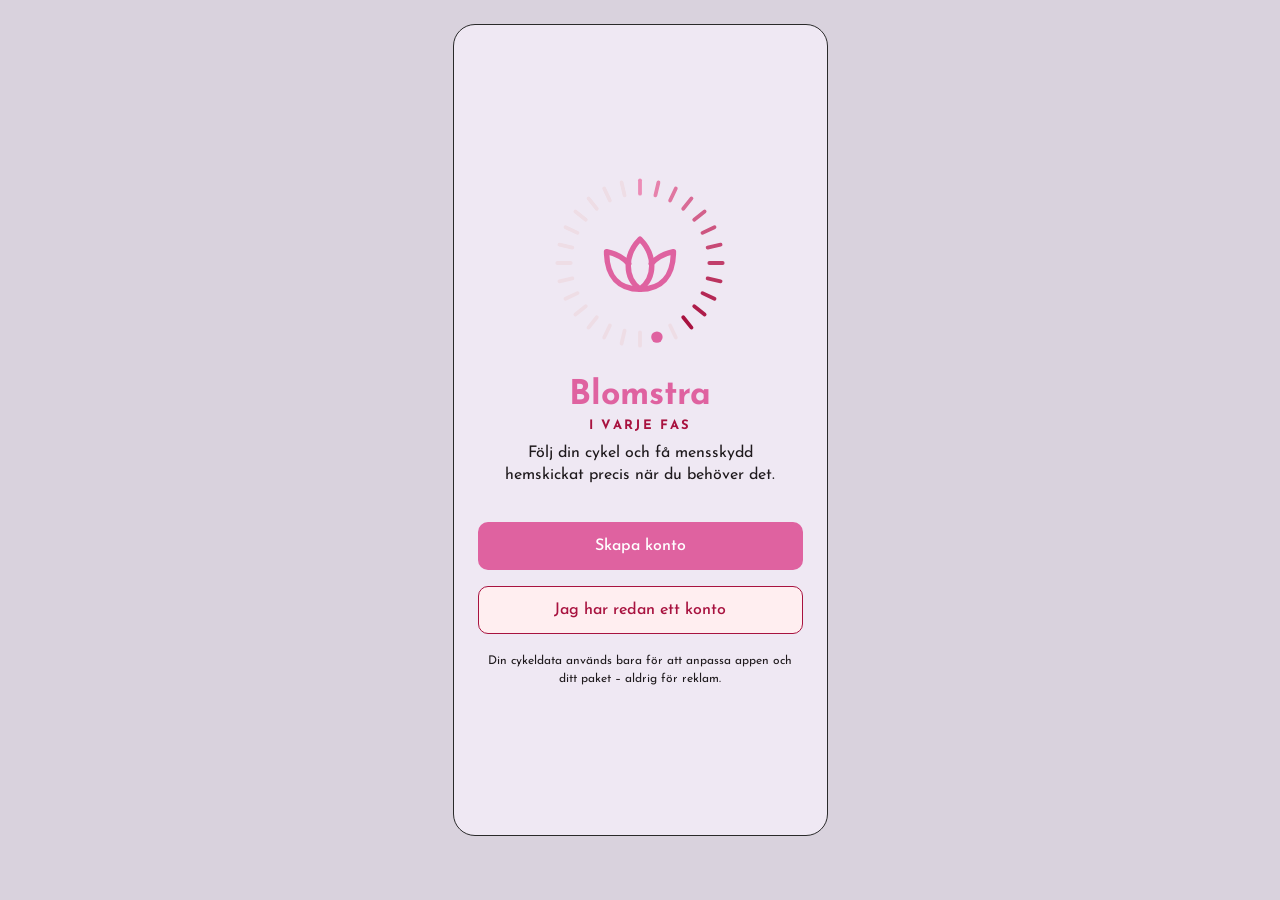
==== index.html @ f1e4cc8c "Spara Blomstra på hemskärmen: appikon, manifest och guide på profilen Co-Authored-By: Claude Opus 5." ====
<!doctype html>
<html lang="sv">
<head>
  <meta charset="utf-8">
  <meta name="viewport" content="width=device-width, initial-scale=1, viewport-fit=cover">
  <title>Blomstra – Översikt</title>
  <link rel="stylesheet" href="styles.css">
  <link rel="manifest" href="manifest.webmanifest">
  <link rel="icon" type="image/svg+xml" href="ikoner/ikon.svg">
  <link rel="apple-touch-icon" href="ikoner/ikon-180.png">
  <meta name="theme-color" content="#efe8f3">
  <meta name="mobile-web-app-capable" content="yes">
  <meta name="apple-mobile-web-app-capable" content="yes">
  <meta name="apple-mobile-web-app-title" content="Blomstra">
  <meta name="apple-mobile-web-app-status-bar-style" content="default">
  <script src="auth.js"></script>
</head>
<body>
  <div class="phone">
    <main class="screen">
      <a class="kronblad-badge" href="kronblad.html" aria-label="Kronblad – dina poäng">
        <svg class="lotus" viewBox="0 0 40 32" fill="none" stroke="currentColor" stroke-width="2.6" stroke-linecap="round" stroke-linejoin="round" aria-hidden="true"><path d="M20 28C12.5 22.5 12.5 11.5 20 4c7.5 7.5 7.5 18.5 0 24z"/><path d="M20 28C10 28 4 22 4 10c4.5 1 8 2.8 10.6 5.8"/><path d="M20 28c10 0 16-6 16-18-4.5 1-8 2.8-10.6 5.8"/></svg>
        <span>Kronblad</span>
      </a>
      <h1 class="h1"><span data-user-name>Hej!</span>
        <svg viewBox="0 0 24 24" fill="none" stroke="currentColor" stroke-width="2" aria-hidden="true"><path d="M12 20.5s-7.5-4.6-9.3-9.2C1.4 8 3.4 4.5 7 4.5c2.1 0 3.6 1.2 5 3 1.4-1.8 2.9-3 5-3 3.6 0 5.6 3.5 4.3 6.8-1.8 4.6-9.3 9.2-9.3 9.2z"/></svg>
      </h1>
      <p class="date" data-today>Måndag 9 november</p>

      <button type="button" class="phase" data-phase-open aria-haspopup="dialog" aria-controls="phase-sheet">
        Du är nu i <span data-phase>follikulärfasen</span>
        <svg viewBox="0 0 20 20" fill="none" stroke="currentColor" stroke-width="1.8" aria-hidden="true"><circle cx="10" cy="10" r="8.2"/><path d="M10 9v5"/><circle cx="10" cy="6.2" r=".6" fill="currentColor"/></svg>
      </button>

      <section class="card cycle" aria-label="Din cykel">
        <div class="ring">
          <svg data-ring viewBox="0 0 200 200" tabindex="0" role="slider" aria-label="Cykeldagar" aria-valuemin="1" aria-valuemax="28" aria-valuenow="12"></svg>
          <div class="ring-text" aria-hidden="true">
            <strong data-cycle-day>Dag 12</strong>
            <small data-cycle-length>av ca 28</small>
            <small class="ring-phase" data-ring-phase hidden></small>
          </div>
        </div>
        <p data-period-line>Mens om ca <span data-days-to-period>17 dagar</span></p>
        <p class="ovu-note" data-ovu-line><span class="dot" aria-hidden="true"></span><span data-ovulation-text>Ägglossning om ca 2 dagar (11 nov)</span></p>
        <p class="hint" data-hormonal-note hidden>Med hormonellt preventivmedel kan ägglossningen utebli.</p>
        <p class="hint" data-no-logs hidden>Du har inte loggat någon mens än. Logga när din mens börjar, eller tidigare mensar i kalendern, så räknar appen fram din cykel.</p>
      </section>

      <button type="button" class="btn btn-primary" data-period-end hidden>Mensen är slut</button>
      <a class="btn btn-primary" href="logga.html?typ=mens" data-period-came>Mensen kom idag</a>
      <a class="btn btn-outline" href="logga.html?typ=dag">Logga</a>

      <section class="card delivery" aria-label="Leverans">
        <p class="eyebrow">LEVERANS</p>
        <h2 data-delivery-title>Vi frågar dig inför nästa mens</h2>
        <p class="meta" data-delivery-meta>Ungefär <span data-ask-date>23 nov</span> · Inget skickas utan ditt ja</p>
        <div class="delivery-actions">
          <button type="button" class="btn btn-primary small-btn" data-resume hidden>Återuppta leveranser</button>
          <a class="link" href="paket.html">Ändra paket</a>
        </div>
      </section>
    </main>

    <div class="sheet" id="phase-sheet" role="dialog" aria-modal="true" aria-labelledby="sheet-title" hidden>
      <div class="sheet-backdrop" data-sheet-close></div>
      <div class="sheet-inner" tabindex="-1">
        <div class="sheet-handle" aria-hidden="true"></div>
        <button type="button" class="sheet-close" data-sheet-close aria-label="Stäng">
          <svg viewBox="0 0 14 14" fill="none" stroke="currentColor" stroke-width="1.8" aria-hidden="true"><path d="M2 2l10 10M12 2L2 12"/></svg>
        </button>
        <p class="sheet-range" data-sheet-range>Dag 6–12</p>
        <h2 class="sheet-title" id="sheet-title" data-sheet-title>Follikulärfasen</h2>
        <p class="sheet-lead" data-sheet-lead></p>
        <div data-sheet-body></div>
        <a class="btn btn-primary" href="faser.html" data-sheet-more>Läs mer om cykelns faser</a>
        <p class="fineprint">Alla cykler är olika – dagarna är uppskattningar utifrån din cykel.</p>
      </div>
    </div>

    <nav class="tabbar" aria-label="Huvudmeny">
      <a class="tab" href="index.html" aria-current="page">
        <svg viewBox="0 0 28 28" fill="none" stroke="currentColor" stroke-width="2" aria-hidden="true"><circle cx="14" cy="8" r="4"/><circle cx="7.5" cy="19" r="4"/><circle cx="20.5" cy="19" r="4"/></svg>
        <span>Översikt</span>
      </a>
      <a class="tab" href="kalender.html">
        <svg viewBox="0 0 28 28" fill="none" stroke="currentColor" stroke-width="2" aria-hidden="true"><rect x="4" y="5.5" width="20" height="18" rx="2.5"/><path d="M4 11h20M9.5 3v5M18.5 3v5"/><g fill="currentColor" stroke="none"><circle cx="9.5" cy="15" r="1.2"/><circle cx="14" cy="15" r="1.2"/><circle cx="18.5" cy="15" r="1.2"/><circle cx="9.5" cy="19.3" r="1.2"/><circle cx="14" cy="19.3" r="1.2"/><circle cx="18.5" cy="19.3" r="1.2"/></g></svg>
        <span>Kalender</span>
      </a>
      <a class="tab" href="leverans.html">
        <svg viewBox="0 0 28 28" fill="none" stroke="currentColor" stroke-width="2" stroke-linejoin="round" aria-hidden="true"><path d="M8 7h11v12H8M19 11h4l3 4v4h-7"/><circle cx="11" cy="20.5" r="2.2"/><circle cx="22" cy="20.5" r="2.2"/><path d="M2 10h6M3 14h5M4 18h3"/></svg>
        <span>Leverans</span>
      </a>
      <a class="tab" href="profil.html">
        <svg viewBox="0 0 28 28" fill="none" stroke="currentColor" stroke-width="2" aria-hidden="true"><circle cx="14" cy="14" r="11"/><circle cx="14" cy="11.5" r="4"/><path d="M6.8 22.2c1.6-3 4.2-4.4 7.2-4.4s5.6 1.4 7.2 4.4"/></svg>
        <span>Profil</span>
      </a>
    </nav>
  </div>
  <script src="app.js"></script>
</body>
</html>
---- styles.css ----
/* Blomstra – delade stilar */
@import url("https://fonts.googleapis.com/css2?family=Josefin+Sans:wght@400;500;600;700&display=swap");

:root {
  --bg: #efe8f3;          /* lavendel bakgrund */
  --surface: #ffeef0;     /* ljusrosa kort */
  --pink: #df62a0;        /* primär rosa */
  --pink-soft: #df62a0;
  --wine: #a8123f;        /* mörk vinröd */
  --ink: #1f1a1d;
  --muted: #5a5257;
  --line: #e7a6c4;
  --radius: 12px;
  --radius-pill: 999px;
  --font: "Josefin Sans", system-ui, sans-serif;
}

* { box-sizing: border-box; }

html, body {
  margin: 0;
  min-height: 100%;
}

body {
  font-family: var(--font);
  color: var(--ink);
  background: #d9d2dd;
  display: flex;
  justify-content: center;
  align-items: flex-start;
  min-height: 100vh;
  padding: 24px 16px;
  -webkit-font-smoothing: antialiased;
}

a { color: inherit; }

button { font: inherit; color: inherit; cursor: pointer; }

/* ---------- Telefonram ---------- */
.phone {
  position: relative;
  width: 100%;
  max-width: 375px;
  min-height: 812px;
  background: var(--bg);
  border: 1px solid #2a2a2a;
  border-radius: 22px;
  overflow: hidden;
  display: flex;
  flex-direction: column;
}

@media (max-width: 480px) {
  body { padding: 0; background: var(--bg); }
  .phone { border: 0; border-radius: 0; min-height: 100vh; max-width: none; }
}

.screen {
  flex: 1;
  /* Lämnar plats för telefonens egen statusrad (klocka, batteri) */
  padding: calc(28px + env(safe-area-inset-top)) 24px 32px;
  display: flex;
  flex-direction: column;
}

/* ---------- Typografi ---------- */
.h1 {
  font-size: 28px;
  font-weight: 700;
  color: var(--pink);
  margin: 0;
  line-height: 1.15;
  display: flex;
  align-items: center;
  gap: 12px;
}

.h1 svg { width: 26px; height: 26px; }

.lead { font-size: 16px; line-height: 1.4; margin: 8px 0 0; }
.small { font-size: 13px; }
.muted { color: var(--muted); }

.label {
  font-size: 12px;
  font-weight: 500;
  letter-spacing: .04em;
  text-transform: uppercase;
  margin: 22px 0 10px;
}
.label.wine { color: var(--wine); font-weight: 600; }

.back {
  display: inline-flex;
  align-items: center;
  gap: 6px;
  color: var(--wine);
  text-decoration: none;
  font-size: 15px;
  margin-bottom: 18px;
  align-self: flex-start;
}
.back svg { width: 14px; height: 14px; }

.link {
  color: var(--ink);
  text-decoration: underline;
  text-underline-offset: 3px;
  font-size: 15px;
  background: none;
  border: 0;
  padding: 0;
}
.link.wine { color: var(--wine); }

/* ---------- Kort ---------- */
.card {
  background: var(--surface);
  border: 1px solid var(--pink);
  border-radius: var(--radius);
  padding: 16px;
}
.card.wine { border-color: var(--wine); }

/* ---------- Knappar ---------- */
.btn {
  display: flex;
  align-items: center;
  justify-content: center;
  width: 100%;
  min-height: 48px;
  border-radius: 10px;
  font-size: 16px;
  font-weight: 500;
  text-decoration: none;
  border: 1.5px solid transparent;
  transition: transform .08s ease, filter .15s ease;
}
.btn:active { transform: scale(.98); }

.btn-primary { background: var(--pink); color: #fff; }
.btn-primary:hover { filter: brightness(1.05); }

.btn-outline {
  background: var(--surface);
  color: var(--wine);
  border-color: var(--wine);
}
.btn-outline:hover { background: #ffe3e8; }

.btn + .btn { margin-top: 16px; }

/* ---------- Chips ---------- */
.chips { display: flex; flex-wrap: wrap; gap: 8px; }

.chip {
  background: var(--surface);
  border: 1.5px solid var(--pink);
  border-radius: var(--radius-pill);
  padding: 7px 14px 5px;
  font-size: 14px;
  line-height: 1.2;
}
.chip[aria-pressed="true"] {
  background: var(--pink);
  color: #fff;
}
.chip[aria-pressed="true"]::before { content: "✓ "; }

/* ---------- Formulär ---------- */
.textarea {
  width: 100%;
  min-height: 88px;
  border: 1.5px solid var(--pink);
  border-radius: 8px;
  background: var(--surface);
  font: inherit;
  font-size: 14px;
  padding: 12px 14px;
  resize: vertical;
}
.textarea:focus, .btn:focus-visible, .chip:focus-visible {
  outline: 2px solid var(--wine);
  outline-offset: 2px;
}

/* ---------- Tabbar ---------- */
.tabbar {
  display: grid;
  grid-template-columns: repeat(4, 1fr);
  background: var(--surface);
  border-top: 1px solid var(--line);
  padding: 10px 6px calc(14px + env(safe-area-inset-bottom));
}

.tab {
  display: flex;
  flex-direction: column;
  align-items: center;
  gap: 6px;
  text-decoration: none;
  font-size: 13px;
  color: var(--ink);
}
.tab svg { width: 28px; height: 28px; color: var(--pink); }
.tab[aria-current="page"] span {
  font-weight: 700;
  border-bottom: 3px solid var(--pink);
  padding: 0 4px 2px;
}

/* ===================================================
   Skärm 1 – Översikt
   =================================================== */
.date { font-size: 14px; margin: 10px 0 0; }

.phase {
  display: inline-flex;
  align-items: center;
  gap: 6px;
  align-self: flex-start;
  background: none;
  border: 0;
  padding: 4px 0;
  color: var(--pink);
  font-weight: 600;
  font-size: 15px;
  margin: 18px 0 10px;
  text-align: left;
}
.phase span { text-decoration: underline; text-decoration-thickness: 1.5px; text-underline-offset: 3px; }
.phase svg { width: 17px; height: 17px; flex-shrink: 0; }
.phase:focus-visible { outline: 2px solid var(--wine); outline-offset: 2px; border-radius: 4px; }

.cycle {
  text-align: center;
  padding: 18px 16px 20px;
  margin-bottom: 18px;
}

.ring {
  position: relative;
  width: 200px;
  height: 200px;
  margin: 0 auto;
}
.ring svg { width: 100%; height: 100%; display: block; overflow: visible; }
.ring-text {
  position: absolute;
  inset: 0;
  display: flex;
  flex-direction: column;
  align-items: center;
  justify-content: center;
}
.ring strong { font-size: 30px; font-weight: 700; line-height: 1; }
.ring small { font-size: 12px; margin-top: 6px; }
.ring-text { pointer-events: none; text-align: center; }
.ring svg { touch-action: manipulation; cursor: pointer; -webkit-tap-highlight-color: transparent; user-select: none; -webkit-user-select: none; }
.ring svg:focus { outline: none; }
.ring svg:focus-visible { outline: 2px solid var(--wine); outline-offset: 6px; border-radius: 50%; }
.ring .ring-phase { margin-top: 4px; font-weight: 600; color: var(--wine); max-width: 120px; line-height: 1.25; }
.ring.scrubbing strong { color: var(--wine); }

.cycle .ovu-note {
  display: inline-flex;
  align-items: center;
  gap: 8px;
  font-size: 13px;
  font-weight: 400;
  color: var(--muted);
  margin-top: 8px;
}
.ovu-note .dot {
  width: 9px;
  height: 9px;
  border-radius: 50%;
  background: var(--pink);
}

.cycle p { font-size: 18px; font-weight: 500; margin: 16px 0 0; }

.delivery { margin-top: 20px; }
.delivery .eyebrow { font-size: 12px; font-weight: 500; letter-spacing: .04em; margin: 0; }
.delivery h2 { font-size: 16px; font-weight: 500; margin: 8px 0; }
.delivery .meta { color: var(--pink); font-size: 13px; margin: 0 0 8px; }

/* ===================================================
   Skärm 2 – Logga din mens
   =================================================== */
.log .h1 { margin-bottom: 4px; }
.log .label:first-of-type { margin-top: 14px; }
.log .actions { margin-top: 18px; }

/* ===================================================
   Skärm 3 – Mensen närmar sig
   =================================================== */
.hero {
  height: 104px;
  border-radius: 10px;
  overflow: hidden;
  margin-bottom: 22px;
  background: linear-gradient(120deg, #f6c6d6 0%, #e98fb4 55%, #f3b5c8 100%);
}
.hero svg { width: 100%; height: 100%; display: block; }

.package-card { margin: 18px 0 20px; }
.package-card .eyebrow { font-size: 12px; font-weight: 500; letter-spacing: .04em; margin: 0 0 6px; }
.package-card ul { list-style: none; margin: 0; padding: 0; }
.package-card li { font-size: 15px; padding: 6px 0; }
.package-card .total {
  display: flex;
  justify-content: space-between;
  font-weight: 600;
  border-top: 1px solid var(--ink);
  margin-top: 6px;
  padding-top: 10px;
}
.package-card .note { font-size: 12px; margin: 10px 0 0; }

.split-links {
  display: flex;
  justify-content: space-between;
  margin-top: 20px;
}

/* ===================================================
   Skärm 4 – Ditt paket
   =================================================== */
.list {
  background: var(--surface);
  border: 1px solid var(--wine);
  border-radius: var(--radius);
  overflow: hidden;
}

.row {
  display: flex;
  align-items: center;
  justify-content: space-between;
  min-height: 48px;
  padding: 8px 14px;
}
.row + .row { border-top: 1px solid var(--line); }

.check {
  display: flex;
  align-items: center;
  gap: 14px;
  font-size: 15px;
  cursor: pointer;
}
.check input {
  appearance: none;
  width: 20px;
  height: 20px;
  margin: 0;
  border: 1.5px solid var(--wine);
  border-radius: 4px;
  background: #fff;
  display: grid;
  place-content: center;
  cursor: pointer;
}
.check input:checked { background: var(--pink); }
.check input:checked::after {
  content: "";
  width: 6px;
  height: 10px;
  border: solid #fff;
  border-width: 0 2px 2px 0;
  transform: translateY(-1px) rotate(45deg);
}

.stepper { display: flex; align-items: center; gap: 10px; }
.stepper button {
  width: 30px;
  height: 30px;
  border-radius: 50%;
  border: 1.5px solid var(--wine);
  background: #fff;
  font-size: 16px;
  line-height: 1;
  display: grid;
  place-content: center;
  padding: 0;
}
.stepper output { min-width: 12px; text-align: center; font-weight: 600; }

.radio {
  display: flex;
  align-items: center;
  gap: 12px;
  font-size: 15px;
  padding: 4px 0;
  cursor: pointer;
}
.radio input {
  appearance: none;
  width: 22px;
  height: 22px;
  margin: 0;
  border: 1.5px solid var(--wine);
  border-radius: 50%;
  background: #fff;
  display: grid;
  place-content: center;
  cursor: pointer;
}
.radio input:checked::after {
  content: "";
  width: 12px;
  height: 12px;
  border-radius: 50%;
  background: var(--wine);
}

.savebar {
  display: flex;
  align-items: center;
  justify-content: space-between;
  gap: 16px;
  background: var(--surface);
  border-top: 1px solid var(--line);
  padding: 16px 24px calc(22px + env(safe-area-inset-bottom));
}
.savebar small { font-size: 13px; }
.savebar strong { display: block; font-size: 20px; font-weight: 700; margin-top: 4px; }
.savebar .btn { width: auto; padding: 0 38px; background: var(--pink-soft); }

/* ===================================================
   Skärm 5 – Räckte ditt paket?
   =================================================== */
.feedback .kicker { font-size: 15px; margin: 6px 0 10px; }
.feedback .choices { margin-top: 20px; }
.reward-hint { display: flex; align-items: center; gap: 12px; margin: 16px 0 0; padding: 12px 14px; border-radius: 12px; background: rgba(223, 98, 160, .12); color: var(--ink); font-size: 14px; line-height: 1.4; }
.reward-hint .lotus { flex: none; width: 34px; height: 28px; color: var(--pink); }
.reward-hint strong { color: var(--wine); }
.feedback .skip { display: block; text-align: center; margin: 14px auto 0; }
.divider { border: 0; border-top: 1px solid var(--pink); margin: 22px 0; }

.cup-card h2 { font-size: 16px; font-weight: 600; margin: 0 0 10px; }
.cup-card p { font-size: 13px; line-height: 1.45; margin: 0 0 16px; }

.switch-row { display: flex; align-items: center; justify-content: space-between; font-size: 15px; font-weight: 500; }

.switch { position: relative; width: 50px; height: 30px; }
.switch input { position: absolute; inset: 0; opacity: 0; margin: 0; cursor: pointer; }
.switch span {
  position: absolute;
  inset: 0;
  border-radius: var(--radius-pill);
  background: #d5c8d1;
  transition: background .2s ease;
  pointer-events: none;
}
.switch span::after {
  content: "";
  position: absolute;
  top: 3px;
  left: 3px;
  width: 24px;
  height: 24px;
  border-radius: 50%;
  background: #fff;
  box-shadow: 0 1px 3px rgba(0,0,0,.2);
  transition: transform .2s ease;
}
.switch input:checked + span { background: var(--pink); }
.switch input:checked + span::after { transform: translateX(20px); }
.switch input:focus-visible + span { outline: 2px solid var(--wine); outline-offset: 2px; }

.fineprint { font-size: 12px; text-align: center; line-height: 1.5; margin: 18px 8px 0; }

.thanks {
  text-align: center;
  color: var(--wine);
  font-weight: 600;
  margin: 8px 0 0;
  font-size: 14px;
}

/* ===================================================
   Kalender
   =================================================== */
.month-nav {
  display: flex;
  align-items: center;
  justify-content: space-between;
  margin: 18px 0 12px;
}
.month-nav h2 { font-size: 18px; font-weight: 600; margin: 0; text-transform: capitalize; }
.month-nav button {
  width: 34px;
  height: 34px;
  border-radius: 50%;
  border: 1.5px solid var(--wine);
  background: var(--surface);
  color: var(--wine);
  display: grid;
  place-content: center;
  padding: 0;
}
.month-nav button svg { width: 14px; height: 14px; }

.cal { padding: 12px 10px 14px; }
.cal-head, .cal-grid {
  display: grid;
  grid-template-columns: repeat(7, 1fr);
  text-align: center;
}
.cal-head span { font-size: 11px; font-weight: 600; color: var(--muted); padding-bottom: 8px; }
.cal-grid { row-gap: 6px; }

.day {
  position: relative;
  justify-self: center;
  width: 38px;
  height: 38px;
  border-radius: 50%;
  border: 1.5px solid transparent;
  background: none;
  font-size: 14px;
  padding: 3px 0 0;
  text-decoration: none;
  display: grid;
  place-content: center;
}
.day:hover { background: #ffe1e8; }
.day.empty { visibility: hidden; }
.day.period { background: var(--wine); color: #fff; }
.day.predicted { border: 1.5px dashed var(--pink); color: var(--wine); background: #ffe1ec; }
.day.today { border: 2px solid var(--ink); font-weight: 700; }
.day.ovulation::after {
  content: "";
  position: absolute;
  bottom: 3px;
  left: 50%;
  width: 5px;
  height: 5px;
  margin-left: -2.5px;
  border-radius: 50%;
  background: var(--pink);
}

.legend {
  display: flex;
  flex-wrap: wrap;
  gap: 10px 16px;
  font-size: 12px;
  margin: 14px 2px 0;
}
.legend span { display: inline-flex; align-items: center; gap: 6px; }
.legend i {
  display: inline-block;
  width: 14px;
  height: 14px;
  border-radius: 50%;
}
.legend .l-period { background: var(--wine); }
.legend .l-pred { border: 1.5px dashed var(--pink); background: #ffe1ec; }
.legend .l-ovu { width: 7px; height: 7px; background: var(--pink); margin: 0 3px; }
.legend .l-today { border: 2px solid var(--ink); }
.legend .l-sym { width: 7px; height: 7px; background: #f0a63c; margin: 0 3px; }
.legend .l-sex { width: 10px; height: 9px; border-radius: 0; background: url("data:image/svg+xml,%3Csvg xmlns='http://www.w3.org/2000/svg' viewBox='0 0 10 9'%3E%3Cpath d='M5 8.6S.4 5.8.4 2.9C.4 1.5 1.4.4 2.7.4c1 0 1.7.6 2.3 1.4C5.6 1 6.3.4 7.3.4c1.3 0 2.3 1.1 2.3 2.5C9.6 5.8 5 8.6 5 8.6z' fill='%237b5cd6'/%3E%3C/svg%3E") center / contain no-repeat; margin: 0 1px; }

.stats {
  display: grid;
  grid-template-columns: 1fr 1fr;
  gap: 12px;
  margin-top: 18px;
}
.stat { padding: 14px; }
.stat small { display: block; font-size: 12px; color: var(--muted); }
.stat strong { display: block; font-size: 22px; font-weight: 700; color: var(--wine); margin-top: 6px; }

.history { list-style: none; margin: 0; padding: 0; }
.history li { padding: 12px 14px; }
.history li + li { border-top: 1px solid var(--line); }
.history b { display: block; font-size: 15px; font-weight: 600; }
.history span { font-size: 13px; color: var(--muted); }

/* ===================================================
   Profil
   =================================================== */
.profile-head {
  display: flex;
  align-items: center;
  gap: 16px;
  margin: 4px 0 6px;
}
.avatar {
  width: 64px;
  height: 64px;
  border-radius: 50%;
  background: var(--pink);
  color: #fff;
  font-size: 28px;
  font-weight: 700;
  display: grid;
  place-content: center;
  padding-top: 4px;
  flex-shrink: 0;
}
.profile-head p { margin: 4px 0 0; font-size: 14px; color: var(--muted); }

a.row, button.row {
  width: 100%;
  text-decoration: none;
  font-size: 15px;
  background: none;
  border: 0;
  text-align: left;
}
a.row:hover, button.row:hover { background: #ffe1e8; }
.row .value {
  display: inline-flex;
  align-items: center;
  gap: 8px;
  color: var(--muted);
  font-size: 14px;
}
.row .value svg { width: 14px; height: 14px; color: var(--wine); }
.row.danger { color: var(--wine); font-weight: 600; }

.logout { display: block; text-align: center; margin: 22px auto 0; }

/* ---------- Logga: datumväljare och nytt symtom ---------- */
.sr-only {
  position: absolute;
  width: 1px;
  height: 1px;
  overflow: hidden;
  clip: rect(0 0 0 0);
  white-space: nowrap;
}

.picker { margin-top: 12px; padding: 14px 10px 12px; }
.picker-title { font-size: 15px; font-weight: 600; margin: 0 4px; color: var(--wine); }
.picker .month-nav { margin: 10px 4px 10px; }
.picker .month-nav h2 { font-size: 16px; }
.picker .month-nav button:disabled { opacity: .3; cursor: default; }
.picker .day { width: 36px; height: 36px; cursor: pointer; }
.picker .day:disabled { color: #b9aab2; cursor: default; background: none; }
.picker .day.selected { background: var(--pink); color: #fff; font-weight: 700; }

.add-form {
  display: flex;
  flex-wrap: wrap;
  align-items: center;
  gap: 10px;
  margin-top: 12px;
}
.input {
  flex: 1 1 100%;
  min-height: 44px;
  border: 1.5px solid var(--pink);
  border-radius: 8px;
  background: var(--surface);
  font: inherit;
  font-size: 15px;
  padding: 10px 14px 8px;
}
.input:focus { outline: 2px solid var(--wine); outline-offset: 2px; }
.add-form .btn { width: auto; min-height: 40px; padding: 0 22px; font-size: 15px; }

/* ---------- Ditt paket: fast intervall ---------- */
.interval {
  margin: 8px 0 0 34px;
  padding: 0;
  min-width: 0;
}
.interval .row { justify-content: flex-start; min-height: 44px; padding: 6px 14px; }
.interval .row:hover { background: #ffe1e8; }
.interval-note {
  margin: 0;
  padding: 10px 14px 12px;
  border-top: 1px solid var(--line);
  font-size: 13px;
  color: var(--wine);
}

/* ---------- Profil: redigera cykel ---------- */
.row .chev { transition: transform .2s ease; transform-box: fill-box; transform-origin: center; }
.editor + .row { border-top: 1px solid var(--line); }
.row[aria-expanded="true"] .chev { transform: rotate(90deg); }
.row small.source { display: block; font-size: 12px; color: var(--muted); margin-top: 2px; }

.editor {
  border-top: 1px solid var(--line);
  background: #fff6f8;
  padding: 14px 14px 16px;
}
.editor p { margin: 0 0 12px; font-size: 13px; color: var(--muted); }
.stepper.big { justify-content: center; gap: 14px; }
.stepper.big button { width: 40px; height: 40px; font-size: 20px; }
.stepper.big output { font-size: 26px; font-weight: 700; min-width: 34px; color: var(--wine); }
.stepper.big span { font-size: 14px; margin-left: -8px; }
.editor-actions {
  display: flex;
  align-items: center;
  flex-wrap: wrap;
  gap: 14px;
  margin-top: 14px;
}
.editor-actions .btn { width: auto; min-height: 40px; padding: 0 26px; font-size: 15px; }
.editor-actions .link { font-size: 13px; }

/* ---------- Fas-popup (bottenark) ---------- */
.sheet {
  position: fixed;
  inset: 0;
  z-index: 50;
  display: flex;
  align-items: flex-end;
  justify-content: center;
  font-family: var(--font);
}
.sheet-backdrop {
  position: absolute;
  inset: 0;
  background: rgba(40, 20, 30, .45);
  animation: fade-in .2s ease-out;
}
.sheet .sheet-inner {
  width: 100%;
  max-width: 375px;
  animation: sheet-up .25s ease-out;
}
.sheet-inner:focus { outline: none; }
@keyframes sheet-up { from { transform: translateY(40px); opacity: 0; } to { transform: none; opacity: 1; } }
@keyframes fade-in { from { opacity: 0; } to { opacity: 1; } }
@media (prefers-reduced-motion: reduce) { .sheet .sheet-inner, .sheet-backdrop { animation: none; } }

.sheet-inner { animation: sheet-up .25s ease-out; }
@keyframes sheet-up { from { transform: translateY(40px); opacity: 0; } to { transform: none; opacity: 1; } }
@media (prefers-reduced-motion: reduce) { .sheet[open] .sheet-inner { animation: none; } }

.sheet-inner {
  position: relative;
  background: var(--bg);
  border-radius: 22px 22px 0 0;
  padding: 10px 24px calc(24px + env(safe-area-inset-bottom));
  max-height: 88vh;
  overflow-y: auto;
}
.sheet-handle {
  width: 40px;
  height: 4px;
  border-radius: 4px;
  background: var(--line);
  margin: 0 auto 14px;
}
.sheet-close {
  position: absolute;
  top: 16px;
  right: 16px;
  width: 34px;
  height: 34px;
  border-radius: 50%;
  border: 1.5px solid var(--wine);
  background: var(--surface);
  color: var(--wine);
  display: grid;
  place-content: center;
  padding: 0;
}
.sheet-close svg { width: 12px; height: 12px; }
.sheet-range { font-size: 12px; font-weight: 600; letter-spacing: .04em; text-transform: uppercase; color: var(--wine); margin: 8px 0 4px; }
.sheet-title { font-size: 26px; font-weight: 700; color: var(--pink); margin: 0 0 8px; }
.sheet-lead { font-size: 15px; line-height: 1.45; margin: 0 0 6px; }
.sheet .btn { margin-top: 18px; }
.sheet .fineprint { margin-top: 12px; }

.phase-section { margin-top: 14px; }
.phase-section h3 { font-size: 13px; font-weight: 600; color: var(--wine); margin: 0 0 4px; }
.phase-section p { font-size: 14px; line-height: 1.45; margin: 0; }

/* ---------- Faser-sidan ---------- */
.phase-list { display: flex; flex-direction: column; gap: 14px; margin-top: 18px; }
.phase-card { padding: 16px; scroll-margin-top: 16px; }
.phase-card.current { border: 2px solid var(--wine); background: #ffe6ec; }
.phase-card-top { display: flex; align-items: center; justify-content: space-between; gap: 8px; }
.phase-range { font-size: 12px; font-weight: 600; letter-spacing: .04em; text-transform: uppercase; color: var(--wine); }
.badge { background: var(--wine); color: #fff; font-size: 12px; font-weight: 600; border-radius: 999px; padding: 4px 10px 2px; }
.phase-card h2 { font-size: 20px; font-weight: 700; color: var(--pink); margin: 6px 0 6px; }
.phase-lead { font-size: 15px; line-height: 1.45; margin: 0; }

/* ---------- Leverans: valt datum och pausade leveranser ---------- */
.delivery-picker { margin-top: 0; padding: 14px 10px; }
.delivery-picker > p { margin: 0 4px 10px; }
.delivery-picker .month-nav { margin: 4px 4px 10px; }
.delivery-picker .month-nav button:disabled { opacity: .3; cursor: default; }
.delivery-picker [data-delivery-suggest] { display: block; margin: 12px auto 0; font-size: 14px; }
.delivery-fine { text-align: left; margin: 8px 2px 0; }
.delivery-actions { display: flex; align-items: center; flex-wrap: wrap; gap: 16px; }
.small-btn { width: auto; min-height: 40px; padding: 0 18px; font-size: 15px; }
.paused-card { margin-bottom: 16px; border-color: var(--wine); }
.paused-card p { margin: 0 0 12px; font-size: 15px; line-height: 1.4; }

.pause-box { padding: 14px; }
.pause-box fieldset { border: 0; margin: 0; padding: 0; min-width: 0; }
.pause-legend { font-size: 14px; line-height: 1.4; color: var(--muted); margin-bottom: 12px; padding: 0; }
.pause-box .chips { flex-wrap: nowrap; gap: 6px; }
.pause-box .chip { flex: 1; text-align: center; padding-left: 6px; padding-right: 6px; white-space: nowrap; }
.pause-until { font-size: 13px; color: var(--wine); margin: 12px 0; }
.pause-status { font-size: 15px; line-height: 1.4; margin: 0 0 12px; }

/* ---------- Beställning: adress och kvitto ---------- */
.field-pair { display: grid; grid-template-columns: 1fr 1.5fr; gap: 12px; }
.field-pair .field { min-width: 0; }
.address-card { margin-top: 6px; }
.address-card p { margin: 0; font-size: 15px; line-height: 1.45; white-space: pre-line; }
.address-card .address-name { font-weight: 600; margin-bottom: 2px; }
.order-facts { list-style: none; margin: 14px 0 0; padding: 0; font-size: 14px; }
.order-facts li { display: flex; justify-content: space-between; padding: 6px 2px; border-bottom: 1px solid var(--line); }
.order-facts li span:last-child { font-weight: 600; color: var(--wine); }
.sheet .btn + .btn { margin-top: 12px; }
.sheet-title:focus { outline: none; }
#order-sheet .sheet-title { margin-top: 14px; padding-right: 44px; }
#order-sheet .order-done .sheet-title { padding: 0 22px; margin-top: 0; }
.form.address-form { margin-top: 0; gap: 14px; }
.address-form .sheet-title { margin-bottom: 0; }
.address-cancel { align-self: center; font-size: 15px; }
.order-done { text-align: center; padding-top: 8px; }
.done-icon { width: 72px; height: 72px; border-radius: 50%; background: var(--pink); display: grid; place-content: center; margin: 4px auto 14px; animation: pop .3s ease-out; }
.done-icon svg { width: 40px; height: 40px; }
@keyframes pop { from { transform: scale(.6); opacity: 0; } to { transform: none; opacity: 1; } }
@media (prefers-reduced-motion: reduce) { .done-icon { animation: none; } }
.form.editor.address-form { gap: 12px; }
.editor.address-form .editor-actions { margin-top: 2px; }

/* ---------- Kalender: logga en eller flera dagar ---------- */
.cal-tools { display: flex; align-items: center; justify-content: space-between; gap: 10px; margin-top: 8px; }
.cal-hint { font-size: 14px; margin: 0; color: var(--muted); }
.cal-hint.saved { color: var(--wine); font-weight: 600; }
.cal-tools .pill-link { flex-shrink: 0; cursor: pointer; }
.cal-tools .pill-link[aria-pressed="true"] { background: var(--wine); color: #fff; }
button.day { cursor: pointer; font: inherit; font-size: 14px; color: inherit; }
span.day { color: var(--muted); }
span.day.predicted { color: var(--wine); }
.day.has-symptom::before {
  content: "";
  position: absolute;
  top: 3px;
  right: 3px;
  width: 6px;
  height: 6px;
  border-radius: 50%;
  background: #f0a63c;
}
/* Sex loggat: litet lila hjärta uppe till vänster */
.day.has-sex { background-image: url("data:image/svg+xml,%3Csvg xmlns='http://www.w3.org/2000/svg' viewBox='0 0 10 9'%3E%3Cpath d='M5 8.6S.4 5.8.4 2.9C.4 1.5 1.4.4 2.7.4c1 0 1.7.6 2.3 1.4C5.6 1 6.3.4 7.3.4c1.3 0 2.3 1.1 2.3 2.5C9.6 5.8 5 8.6 5 8.6z' fill='%237b5cd6'/%3E%3C/svg%3E"); background-repeat: no-repeat; background-position: 4px 4px; background-size: 8px 7px; }
.day.selected { box-shadow: 0 0 0 2.5px var(--pink); background: #ffd2e4; color: var(--wine); font-weight: 700; }
.day.selected.period { background: var(--wine); color: #fff; box-shadow: 0 0 0 2.5px var(--pink), 0 0 0 4.5px #fff inset; }
.day.selected::after { content: none; }
.day:focus-visible { outline: 2px solid var(--wine); outline-offset: 2px; }

.multi-bar {
  position: fixed;
  left: 0;
  right: 0;
  bottom: 0;
  margin: 0 auto;
  width: min(375px, 100%);
  z-index: 40;
  background: var(--surface);
  border-top: 1.5px solid var(--wine);
  border-radius: 18px 18px 0 0;
  box-shadow: 0 -6px 20px rgba(80, 20, 40, .12);
  padding: 14px 18px calc(16px + env(safe-area-inset-bottom));
  animation: sheet-up .2s ease-out;
}
.multi-top { display: flex; align-items: center; justify-content: space-between; margin-bottom: 10px; }
.multi-top strong { font-size: 16px; color: var(--wine); }
.multi-top .link { font-size: 14px; }
.multi-actions { display: flex; flex-direction: column; gap: 10px; margin-top: 12px; }
.multi-actions .btn + .btn { margin-top: 0; }
.multi-actions .btn:disabled { opacity: .45; cursor: default; transform: none; }
body.multi-mode .screen { padding-bottom: 240px; }
body.multi-mode .tabbar { visibility: hidden; }

.day-switch { margin-top: 16px; padding: 12px 0; border-bottom: 1px solid var(--line); }
.log-switch { margin-top: 22px; padding: 12px 0; border-top: 1px solid var(--line); border-bottom: 1px solid var(--line); }
#day-sheet .label { margin: 16px 0 8px; }
#day-sheet .sheet-title { padding-right: 44px; }
.day-more { display: block; text-align: center; margin: 14px auto 0; font-size: 14px; }

/* ---------- Profil: exportera data ---------- */
#export-sheet .sheet-title { margin-top: 14px; padding-right: 44px; }
#export-sheet .order-done .sheet-title { padding: 0 22px; margin-top: 0; }
.export-formats { border: 0; margin: 0; padding: 0; min-width: 0; }
.export-formats legend { padding: 0; margin-bottom: 8px; }
.export-format { display: flex; gap: 10px; align-items: flex-start; padding: 12px; border: 1.5px solid var(--line, #eadfe2); border-radius: 14px; margin-top: 8px; cursor: pointer; }
.export-format:has(input:checked) { border-color: var(--wine); background: #fff5f7; }
.export-format input { margin: 3px 0 0; accent-color: var(--wine); flex: none; width: 18px; height: 18px; }
.export-format b { display: block; font-size: 15px; }
.export-format small { display: block; font-size: 13px; line-height: 1.4; opacity: .8; margin-top: 2px; }
.export-includes { font-size: 14px; font-weight: 600; margin: 14px 0 0; }
.export-list { margin: 4px 0 0; padding-left: 20px; font-size: 14px; line-height: 1.6; }
.export-warning { font-size: 13px; line-height: 1.45; color: var(--wine); background: #ffe1e8; border-radius: 10px; padding: 10px 12px; margin: 14px 0 0; }
#export-sheet .order-done b { word-break: break-all; }

/* ---------- Kalender: länk till historik ---------- */
.label-row { display: flex; align-items: center; justify-content: space-between; gap: 10px; margin: 22px 0 10px; }
.label-row .label { margin: 0; }
.pill-link {
  display: inline-flex; align-items: center; gap: 6px;
  border: 1.5px solid var(--wine); border-radius: 999px;
  background: var(--surface); color: var(--wine);
  font-size: 13px; font-weight: 600; text-decoration: none;
  padding: 7px 12px 5px;
}
.pill-link svg { width: 11px; height: 11px; margin-top: -2px; }
.pill-link:hover { background: #ffe1e8; }
.pill-link:focus-visible { outline: 2px solid var(--wine); outline-offset: 2px; }

/* ---------- Menshistorik ---------- */
.history-stats { margin-top: 18px; }
.history-stats .stat strong { font-size: 20px; }
.history-stats .stat strong + small { margin-top: 4px; font-size: 11px; line-height: 1.3; }
.history-legend { display: flex; flex-wrap: wrap; gap: 6px 14px; font-size: 12px; color: var(--muted); margin-top: 14px; }
.history-legend span { display: inline-flex; align-items: center; gap: 6px; }
.history-legend i { width: 16px; height: 8px; border-radius: 4px; display: inline-block; }
.hl-period { background: var(--wine); }
.hl-est { background: repeating-linear-gradient(135deg, var(--wine) 0 3px, #e9a3bd 3px 6px); }
.hl-cycle { background: #eedde5; }
.period-list { display: flex; flex-direction: column; gap: 12px; margin-top: 6px; }
.year-heading { font-size: 13px; font-weight: 600; letter-spacing: .04em; text-transform: uppercase; color: var(--wine); margin: 14px 0 -2px; }
.period-card { padding: 14px 16px; }
.period-card.ongoing { border: 2px solid var(--wine); background: #ffe6ec; }
.period-top { display: flex; align-items: baseline; justify-content: space-between; gap: 10px; }
.period-top h3 { font-size: 16px; font-weight: 600; margin: 0; }
.period-length { font-size: 15px; font-weight: 700; color: var(--wine); white-space: nowrap; }
.cycle-bar { width: var(--w, 100%); height: 10px; border-radius: 5px; background: #eedde5; margin-top: 10px; overflow: hidden; }
.cb-period { display: block; height: 100%; background: var(--wine); border-radius: 5px 0 0 5px; }
.cb-period.est { background: repeating-linear-gradient(135deg, var(--wine) 0 3px, #e9a3bd 3px 6px); }
.period-meta { font-size: 13px; color: var(--muted); margin: 8px 0 0; }
.period-logs { list-style: none; margin: 10px 0 0; padding: 0; border-top: 1px solid var(--line); }
.period-logs li { padding: 8px 0 0; }
.period-logs b { display: block; font-size: 14px; font-weight: 600; }
.period-logs span { display: block; font-size: 13px; color: var(--muted); margin-top: 2px; }
.empty-history h2 { font-size: 17px; color: var(--pink); margin: 0 0 6px; }
.empty-history p { font-size: 14px; line-height: 1.45; margin: 0; }
.history-log { margin-top: 22px; }

/* ---------- Kronblad (poäng) ---------- */
.kronblad-badge {
  position: absolute;
  top: calc(20px + env(safe-area-inset-top));
  right: 16px;
  z-index: 2;
  display: flex;
  flex-direction: column;
  align-items: center;
  gap: 2px;
  padding: 6px 6px 4px;
  min-width: 56px;
  border-radius: 12px;
  color: var(--pink);
  text-decoration: none;
}
.kronblad-badge .lotus { width: 34px; height: 28px; }
.kronblad-badge span { font-size: 12px; font-weight: 600; color: var(--ink); letter-spacing: .01em; }
.kronblad-badge:hover, .kronblad-badge:focus-visible { background: rgba(223, 98, 160, .12); }
.kronblad-badge:focus-visible { outline: 2px solid var(--wine); outline-offset: 2px; }
.screen:has(> .kronblad-badge) > .h1 { padding-right: 64px; }
.screen:has(> .kronblad-badge) > .cal-tools { margin-top: 18px; }
.screen:has(> .kronblad-badge) > .profile-head { padding-right: 64px; }
/* Leveranssidan: bilden börjar under kronbladsloggan i hörnet */
.screen:has(> .kronblad-badge) > .hero { margin-top: 26px; }
.kronblad-card { margin-top: 22px; text-align: center; display: flex; flex-direction: column; align-items: center; padding: 22px 20px 20px; }
.flower { width: 220px; height: 220px; overflow: visible; }
.flower .petal { fill: transparent; stroke: #b9aab3; stroke-width: 1.6; stroke-dasharray: 3.5 3.5; }
.flower .petal.on { fill: var(--pink); stroke: none; transform-box: fill-box; transform-origin: 50% 100%; animation: petal-in .45s cubic-bezier(.3, 1.5, .5, 1) both; }
.flower .flower-center { fill: var(--pink); }
.flower .flower-num { fill: #fff; font-family: var(--font); font-size: 26px; font-weight: 700; }
.flower.full .flower-center { fill: var(--wine); animation: bloom 1.6s ease-in-out .9s infinite; transform-box: fill-box; transform-origin: center; }
@keyframes petal-in { from { transform: scale(0); opacity: 0; } to { transform: scale(1); opacity: 1; } }
@keyframes bloom { 0%, 100% { transform: scale(1); } 50% { transform: scale(1.08); } }
@media (prefers-reduced-motion: reduce) { .flower .petal.on, .flower .petal.on.new, .flower.full .flower-center, .kb-notis.pop { animation: none; } }
.kb-status { font-size: 20px; font-weight: 700; color: var(--wine); margin: 10px 0 2px; }
.kb-sub { font-size: 14px; margin: 0; }
.kb-saved { font-size: 13px; color: var(--muted); margin: 4px 0 0; }
.kb-welcome { font-size: 14px; color: var(--wine); font-weight: 600; margin: 10px 0 0; }
/* Nya kronblad sedan förra besöket: vinröda och pulserar en gång */
.flower .petal.on.new { fill: var(--wine); animation: petal-in .45s cubic-bezier(.3, 1.5, .5, 1) both, petal-glow 1.6s .6s ease-in-out 1; }
@keyframes petal-glow { 50% { filter: drop-shadow(0 0 6px rgba(223, 98, 160, .9)); } }
/* Notis på kronbladet uppe i hörnet */
.kb-notis {
  position: absolute;
  top: -2px;
  right: -2px;
  min-width: 22px;
  height: 22px;
  padding: 0 6px;
  border-radius: 999px;
  background: var(--wine);
  color: #fff;
  font-size: 12px;
  font-weight: 700;
  line-height: 22px;
  text-align: center;
  box-shadow: 0 0 0 2px var(--bg);
}
.kb-notis.pop { animation: kb-pop .5s cubic-bezier(.3, 1.6, .5, 1); }
@keyframes kb-pop { 0% { transform: scale(0); } 100% { transform: scale(1); } }
@media (prefers-reduced-motion: reduce) { .flower .petal.on.new, .kb-notis.pop { animation: none; } }
.kb-how p { font-size: 14px; line-height: 1.45; margin: 0; }
.kb-rules { list-style: none; margin: 0 0 8px; padding: 0; font-size: 14px; line-height: 1.5; }
.kb-rules b { display: inline-block; min-width: 28px; color: var(--wine); }
.reward-count { font-weight: 500; color: var(--muted); text-transform: none; letter-spacing: 0; }
.reward-list { list-style: none; margin: 0; padding: 0; display: grid; gap: 10px; }
.reward { display: flex; align-items: center; gap: 12px; padding: 12px; background: var(--surface); border: 1px solid var(--line); border-radius: var(--radius); }
.reward > div { flex: 1; min-width: 0; }
.reward-img { flex: none; width: 50px; height: 50px; border-radius: 50%; object-fit: cover; background: #fbd3e3; box-shadow: 0 0 0 2px #fff, 0 0 0 3px var(--line); }
svg.reward-img { padding: 12px; fill: var(--pink); }
.reward b { display: block; font-size: 15px; }
.reward small { display: block; font-size: 13px; line-height: 1.4; color: var(--muted); margin-top: 2px; }
.reward-btn { flex: none; font: inherit; font-size: 12px; font-weight: 600; border-radius: var(--radius-pill); padding: 7px 10px; white-space: nowrap; border: 1.5px solid var(--line); background: transparent; color: var(--muted); }
.reward-btn:disabled { cursor: not-allowed; }
.reward.ready { border-color: var(--pink); }
.reward.ready .reward-btn { background: var(--pink); border-color: var(--pink); color: #fff; cursor: pointer; }
.reward.ready .reward-btn:hover { background: var(--wine); border-color: var(--wine); }
.my-rewards { margin-bottom: 8px; }

/* ---------- Konto: välkommen, logga in, skapa konto ---------- */
.welcome { justify-content: center; text-align: center; }
.welcome-art { width: 190px; height: 190px; margin: 0 auto 18px; }
.welcome-art svg { width: 100%; height: 100%; display: block; overflow: visible; }
.welcome-title { justify-content: center; font-size: 34px; color: var(--pink); }
.welcome-slogan { margin: 4px 0 0; font-size: 13px; font-weight: 700; letter-spacing: .18em; text-transform: uppercase; color: var(--wine, #7a2e52); }
.welcome .lead { max-width: 290px; margin: 10px auto 0; }
.welcome-actions { margin-top: 36px; }

.auth .h1 { margin-top: 10px; }
.form { display: flex; flex-direction: column; gap: 16px; margin-top: 24px; }
.field { display: flex; flex-direction: column; gap: 6px; }
.field label { font-size: 14px; font-weight: 600; color: var(--wine); }
.field small { font-size: 12px; color: var(--muted); }
.input[aria-invalid="true"] { border-color: var(--wine); background: #ffe1e8; }
select.input { appearance: none; background-image: url("data:image/svg+xml,%3Csvg xmlns='http://www.w3.org/2000/svg' viewBox='0 0 14 14' fill='none' stroke='%23a8123f' stroke-width='2' stroke-linecap='round'%3E%3Cpath d='M3 5l4 4 4-4'/%3E%3C/svg%3E"); background-repeat: no-repeat; background-position: right 14px center; background-size: 14px; padding-right: 40px; }
.password { position: relative; display: flex; }
.password .input { padding-right: 64px; }
.pw-toggle { position: absolute; right: 6px; top: 50%; transform: translateY(-50%); border: 0; background: none; color: var(--wine); font-size: 13px; font-weight: 600; padding: 8px; }
.error { min-height: 1em; margin: -4px 0 0; font-size: 14px; color: var(--wine); font-weight: 600; }
.error:empty { display: none; }
.form .btn { margin-top: 4px; }
.switch-link { text-align: center; font-size: 14px; margin: 20px 0 0; }

.onboard-top { display: flex; align-items: center; justify-content: space-between; min-height: 24px; }
.onboard-top .back { border: 0; background: none; padding: 0; margin: 0; }
.onboard-top .link { border: 0; background: none; font-size: 14px; padding: 0; }
.progress { height: 6px; border-radius: 6px; background: #eedde5; margin-top: 14px; overflow: hidden; }
.progress span { display: block; height: 100%; width: 0; background: var(--pink); border-radius: 6px; transition: width .25s ease; }
.onboard section { display: flex; flex-direction: column; flex: 1; }
.onboard .h1, .auth .h1 { display: block; }
.onboard .h1:focus { outline: none; }
.onboard .progress ~ section .h1 { margin-top: 24px; }
.ob-input { flex: 0 0 auto; margin-top: 24px; }
.ob-stepper { margin-top: 28px; }
.ob-chips { margin-top: 22px; }
.ob-chips .chip { font-size: 16px; padding: 10px 18px 8px; }
.ob-list { margin: 18px 0 0; padding-left: 20px; font-size: 15px; line-height: 1.8; }
.ob-actions { margin-top: auto; padding-top: 28px; display: flex; flex-direction: column; align-items: center; gap: 14px; }
.ob-actions .btn + .btn { margin-top: 0; }
.ob-actions .link { border: 0; background: none; font-size: 15px; padding: 6px; }
.choice-list { margin: 20px 0 0; padding: 0; min-width: 0; }
.choice-list .row { justify-content: flex-start; min-height: 46px; padding: 6px 14px; }
.choice-list .row:hover { background: #ffe1e8; }
.editor .choice-list { margin: 0; }
.editor .note { margin: 10px 0 0; }
.editor .chips { margin-bottom: 2px; }
.ob-summary { list-style: none; margin: 18px 0 0; padding: 0; }
.ob-summary .row { font-size: 15px; }
.ob-summary .value { text-align: right; }

.row .value .empty { color: var(--pink); font-weight: 600; }
.cycle .hint { font-size: 13px; font-weight: 400; color: var(--muted); line-height: 1.4; margin: 10px 8px 0; }

[hidden] { display: none !important; }

/* Profil: spara på hemskärmen */
.install-card { margin: 18px 0 4px; }
.install-head { display: flex; align-items: center; gap: 10px; margin-bottom: 6px; }
.install-head .lotus { flex: none; width: 30px; height: 24px; color: var(--pink); }
.install-card h2 { font-size: 16px; margin: 0; }
.install-card p, .install-card li { font-size: 14px; line-height: 1.45; margin: 0; }
.install-card ul { margin: 8px 0; padding-left: 18px; display: grid; gap: 4px; }
.install-card .install-note { font-size: 12px; color: var(--muted); }
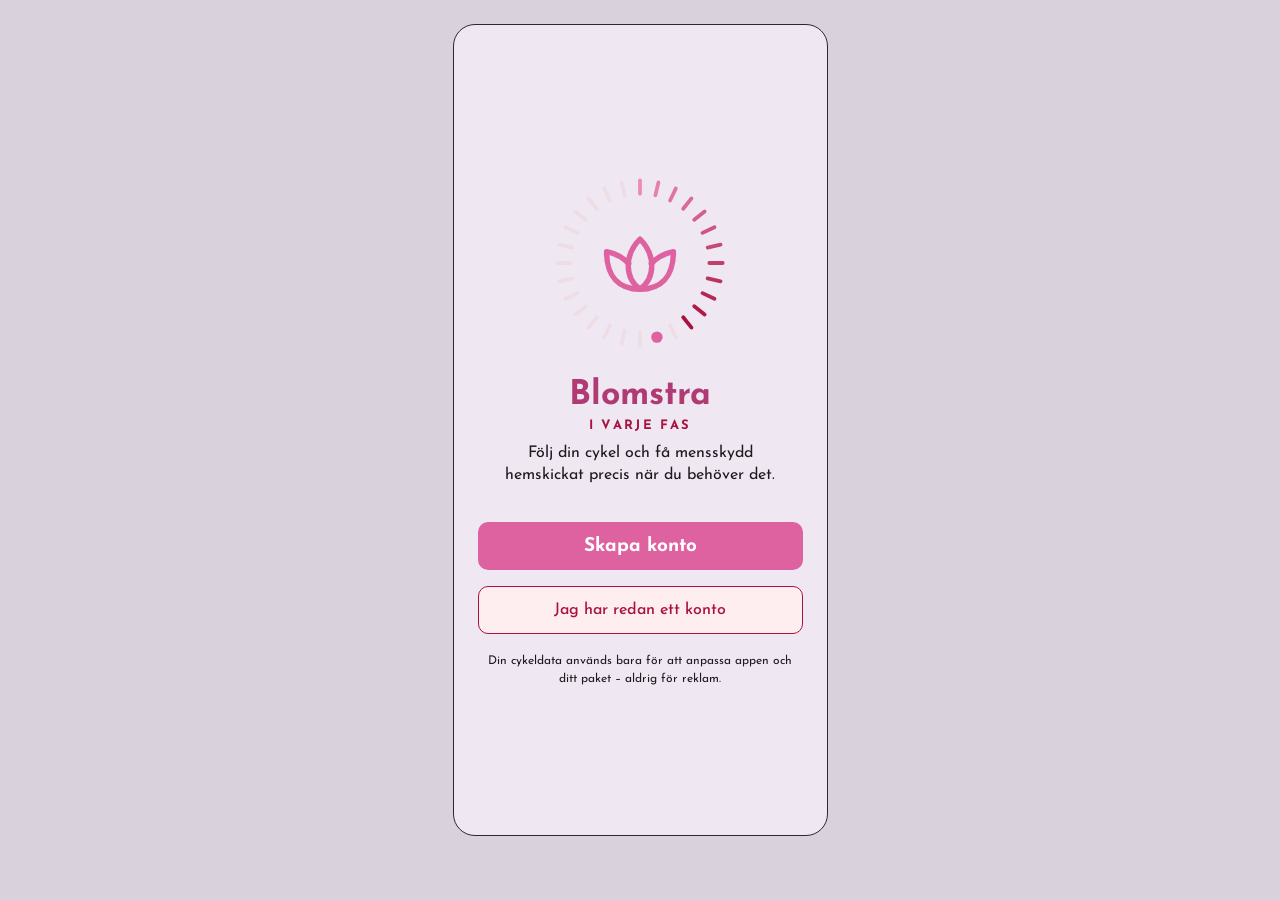
==== commit 8f4f11db: "Rosa text och knapptext klarar WCAG AA-kontrast Rosa text använder --pink-text #b03a74 (4,7:1). Vit " ====
--- a/index.html
+++ b/index.html
@@ -4,7 +4,7 @@
   <meta charset="utf-8">
   <meta name="viewport" content="width=device-width, initial-scale=1, viewport-fit=cover">
   <title>Blomstra – Översikt</title>
-  <link rel="stylesheet" href="styles.css">
+  <link rel="stylesheet" href="styles.css?v=20261119b">
   <link rel="manifest" href="manifest.webmanifest">
   <link rel="icon" type="image/svg+xml" href="ikoner/ikon.svg">
   <link rel="apple-touch-icon" href="ikoner/ikon-180.png">
@@ -97,6 +97,6 @@
       </a>
     </nav>
   </div>
-  <script src="app.js"></script>
+  <script src="app.js?v=20261119b"></script>
 </body>
 </html>
--- a/styles.css
+++ b/styles.css
@@ -6,6 +6,7 @@
   --surface: #ffeef0;     /* ljusrosa kort */
   --pink: #df62a0;        /* primär rosa */
   --pink-soft: #df62a0;
+  --pink-text: #b03a74;   /* rosa för text: 4,7:1 mot bakgrunden (WCAG AA) */
   --wine: #a8123f;        /* mörk vinröd */
   --ink: #1f1a1d;
   --muted: #5a5257;
@@ -48,6 +49,7 @@
   border: 1px solid #2a2a2a;
   border-radius: 22px;
   overflow: hidden;
+  overflow: clip; /* clip i stället för hidden så att menyn i botten kan vara sticky */
   display: flex;
   flex-direction: column;
 }
@@ -55,6 +57,9 @@
 @media (max-width: 480px) {
   body { padding: 0; background: var(--bg); }
   .phone { border: 0; border-radius: 0; min-height: 100vh; max-width: none; }
+  /* Telefon: menyn fäst mot skärmens nederkant (fungerar även i äldre Safari) */
+  .phone > .tabbar { position: fixed; left: 0; right: 0; bottom: 0; }
+  .phone:has(> .tabbar) > .screen { padding-bottom: calc(110px + env(safe-area-inset-bottom)); }
 }
 
 .screen {
@@ -69,7 +74,7 @@
 .h1 {
   font-size: 28px;
   font-weight: 700;
-  color: var(--pink);
+  color: var(--pink-text);
   margin: 0;
   line-height: 1.15;
   display: flex;
@@ -142,6 +147,8 @@
 
 .btn-primary { background: var(--pink); color: #fff; }
 .btn-primary:hover { filter: brightness(1.05); }
+/* Vit text på rosa har 3,3:1. Fet text från 19 px räknas som stor text i WCAG AA (krav 3:1). */
+.btn.btn-primary, .add-form .btn-primary, .editor-actions .btn-primary { font-size: 19px; font-weight: 700; }
 
 .btn-outline {
   background: var(--surface);
@@ -188,6 +195,10 @@
 
 /* ---------- Tabbar ---------- */
 .tabbar {
+  /* Menyn ligger kvar i botten av skärmen när man scrollar */
+  position: sticky;
+  bottom: 0;
+  z-index: 30;
   display: grid;
   grid-template-columns: repeat(4, 1fr);
   background: var(--surface);
@@ -205,6 +216,26 @@
   color: var(--ink);
 }
 .tab svg { width: 28px; height: 28px; color: var(--pink); }
+.tab { position: relative; }
+/* Notis på Leverans när mensen närmar sig och det är dags för paketet */
+.tab-notis {
+  position: absolute;
+  top: -4px;
+  left: calc(50% + 6px);
+  min-width: 18px;
+  height: 18px;
+  padding: 0 5px;
+  border-radius: 999px;
+  background: var(--wine);
+  color: #fff;
+  font-size: 11px;
+  font-weight: 700;
+  line-height: 18px;
+  text-align: center;
+  box-shadow: 0 0 0 2px var(--surface);
+  animation: kb-pop .5s cubic-bezier(.3, 1.6, .5, 1);
+}
+@media (prefers-reduced-motion: reduce) { .tab-notis { animation: none; } }
 .tab[aria-current="page"] span {
   font-weight: 700;
   border-bottom: 3px solid var(--pink);
@@ -224,7 +255,7 @@
   background: none;
   border: 0;
   padding: 4px 0;
-  color: var(--pink);
+  color: var(--pink-text);
   font-weight: 600;
   font-size: 15px;
   margin: 18px 0 10px;
@@ -285,7 +316,8 @@
 .delivery { margin-top: 20px; }
 .delivery .eyebrow { font-size: 12px; font-weight: 500; letter-spacing: .04em; margin: 0; }
 .delivery h2 { font-size: 16px; font-weight: 500; margin: 8px 0; }
-.delivery .meta { color: var(--pink); font-size: 13px; margin: 0 0 8px; }
+.delivery h2.due { color: var(--wine); font-weight: 700; }
+.delivery .meta { color: var(--pink-text); font-size: 13px; margin: 0 0 8px; }
 
 /* ===================================================
    Skärm 2 – Logga din mens
@@ -334,6 +366,12 @@
   border: 1px solid var(--wine);
   border-radius: var(--radius);
   overflow: hidden;
+}
+/* Listan klipper allt utanför kanten, så fokusramen ritas på insidan av raden */
+.list a:focus-visible, .list button:focus-visible {
+  outline: 2px solid var(--wine);
+  outline-offset: -4px;
+  border-radius: 10px;
 }
 
 .row {
@@ -769,7 +807,7 @@
 }
 .sheet-close svg { width: 12px; height: 12px; }
 .sheet-range { font-size: 12px; font-weight: 600; letter-spacing: .04em; text-transform: uppercase; color: var(--wine); margin: 8px 0 4px; }
-.sheet-title { font-size: 26px; font-weight: 700; color: var(--pink); margin: 0 0 8px; }
+.sheet-title { font-size: 26px; font-weight: 700; color: var(--pink-text); margin: 0 0 8px; }
 .sheet-lead { font-size: 15px; line-height: 1.45; margin: 0 0 6px; }
 .sheet .btn { margin-top: 18px; }
 .sheet .fineprint { margin-top: 12px; }
@@ -785,7 +823,7 @@
 .phase-card-top { display: flex; align-items: center; justify-content: space-between; gap: 8px; }
 .phase-range { font-size: 12px; font-weight: 600; letter-spacing: .04em; text-transform: uppercase; color: var(--wine); }
 .badge { background: var(--wine); color: #fff; font-size: 12px; font-weight: 600; border-radius: 999px; padding: 4px 10px 2px; }
-.phase-card h2 { font-size: 20px; font-weight: 700; color: var(--pink); margin: 6px 0 6px; }
+.phase-card h2 { font-size: 20px; font-weight: 700; color: var(--pink-text); margin: 6px 0 6px; }
 .phase-lead { font-size: 15px; line-height: 1.45; margin: 0; }
 
 /* ---------- Leverans: valt datum och pausade leveranser ---------- */
@@ -942,7 +980,7 @@
 .period-logs li { padding: 8px 0 0; }
 .period-logs b { display: block; font-size: 14px; font-weight: 600; }
 .period-logs span { display: block; font-size: 13px; color: var(--muted); margin-top: 2px; }
-.empty-history h2 { font-size: 17px; color: var(--pink); margin: 0 0 6px; }
+.empty-history h2 { font-size: 17px; color: var(--pink-text); margin: 0 0 6px; }
 .empty-history p { font-size: 14px; line-height: 1.45; margin: 0; }
 .history-log { margin-top: 22px; }
 
@@ -959,7 +997,7 @@
   padding: 6px 6px 4px;
   min-width: 56px;
   border-radius: 12px;
-  color: var(--pink);
+  color: var(--pink-text);
   text-decoration: none;
 }
 .kronblad-badge .lotus { width: 34px; height: 28px; }
@@ -1030,7 +1068,7 @@
 .welcome { justify-content: center; text-align: center; }
 .welcome-art { width: 190px; height: 190px; margin: 0 auto 18px; }
 .welcome-art svg { width: 100%; height: 100%; display: block; overflow: visible; }
-.welcome-title { justify-content: center; font-size: 34px; color: var(--pink); }
+.welcome-title { justify-content: center; font-size: 34px; color: var(--pink-text); }
 .welcome-slogan { margin: 4px 0 0; font-size: 13px; font-weight: 700; letter-spacing: .18em; text-transform: uppercase; color: var(--wine, #7a2e52); }
 .welcome .lead { max-width: 290px; margin: 10px auto 0; }
 .welcome-actions { margin-top: 36px; }
@@ -1064,12 +1102,17 @@
 .ob-chips { margin-top: 22px; }
 .ob-chips .chip { font-size: 16px; padding: 10px 18px 8px; }
 .ob-list { margin: 18px 0 0; padding-left: 20px; font-size: 15px; line-height: 1.8; }
-.ob-actions { margin-top: auto; padding-top: 28px; display: flex; flex-direction: column; align-items: center; gap: 14px; }
+.ob-actions { margin-top: 0; padding-top: 32px; /* knapparna direkt under frågan i stället för längst ner */ display: flex; flex-direction: column; align-items: center; gap: 14px; }
 .ob-actions .btn + .btn { margin-top: 0; }
 .ob-actions .link { border: 0; background: none; font-size: 15px; padding: 6px; }
 .choice-list { margin: 20px 0 0; padding: 0; min-width: 0; }
 .choice-list .row { justify-content: flex-start; min-height: 46px; padding: 6px 14px; }
 .choice-list .row:hover { background: #ffe1e8; }
+/* Kontoskapandet: preventivmedel i två kolumner så att knapparna syns utan att scrolla */
+.onboard .choice-list { display: grid; grid-template-columns: 1fr 1fr; }
+.onboard .choice-list .row { border-top: 1px solid var(--line); min-height: 44px; padding: 6px 10px; font-size: 15px; line-height: 1.2; gap: 8px; }
+.onboard .choice-list .row:nth-child(2), .onboard .choice-list .row:nth-child(3) { border-top: 0; }
+.onboard .choice-list .row:nth-child(even) { border-right: 1px solid var(--line); }
 .editor .choice-list { margin: 0; }
 .editor .note { margin: 10px 0 0; }
 .editor .chips { margin-bottom: 2px; }
@@ -1077,7 +1120,7 @@
 .ob-summary .row { font-size: 15px; }
 .ob-summary .value { text-align: right; }
 
-.row .value .empty { color: var(--pink); font-weight: 600; }
+.row .value .empty { color: var(--pink-text); font-weight: 600; }
 .cycle .hint { font-size: 13px; font-weight: 400; color: var(--muted); line-height: 1.4; margin: 10px 8px 0; }
 
 [hidden] { display: none !important; }
